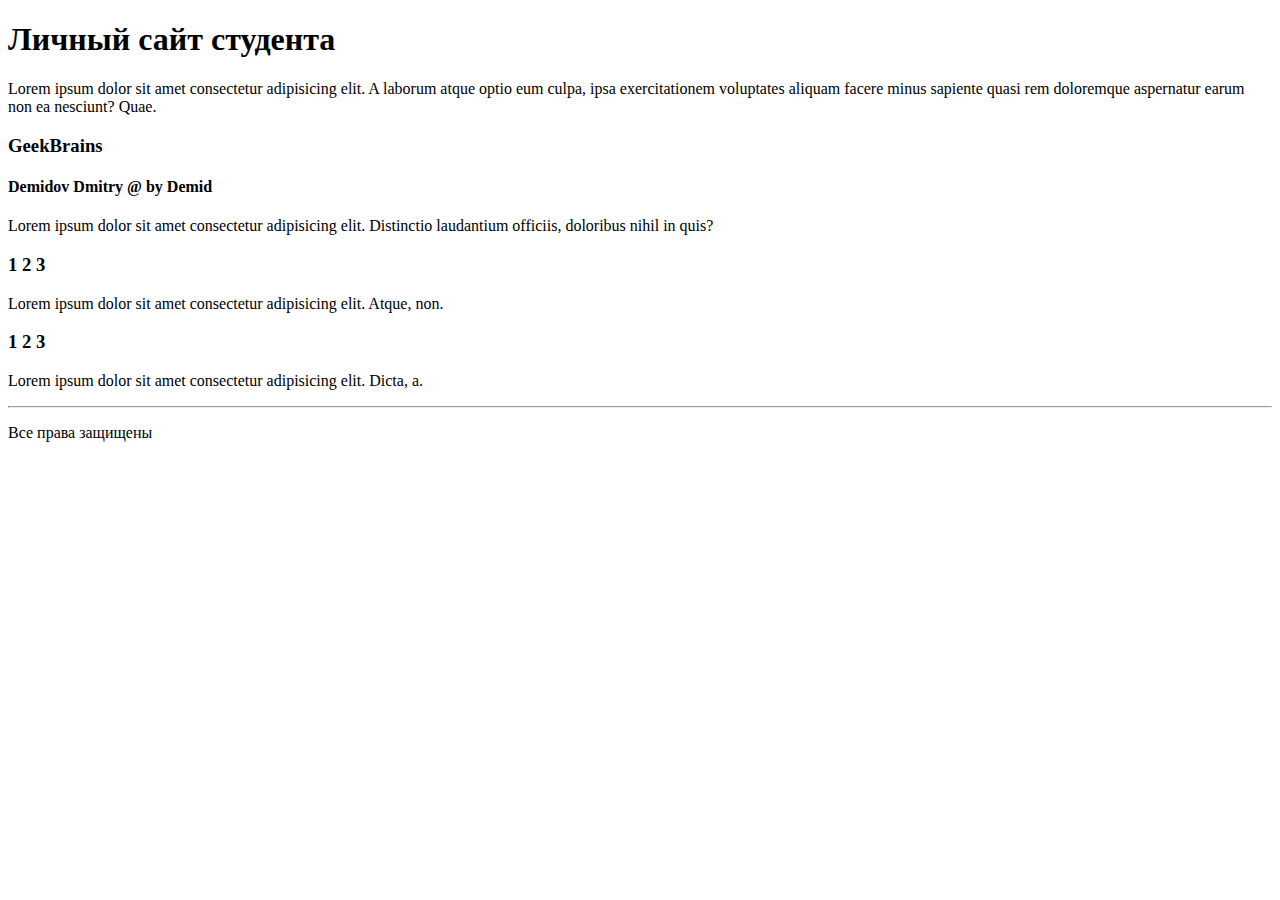
==== index.html @ c7b9f181 "lesson1" ====
<!DOCTYPE html>
<html lang="en">

<head>
    <meta charset="UTF-8">
    <meta http-equiv="X-UA-Compatible" content="IE=edge">
    <meta name="viewport" content="width=device-width, initial-scale=1.0">
    <title>Document</title>
</head>

<body>
    <h1>Личный сайт студента</h1>
    <p>Lorem ipsum dolor sit amet consectetur adipisicing elit. A laborum atque optio eum culpa, ipsa exercitationem
        voluptates aliquam facere minus sapiente quasi rem doloremque aspernatur earum non ea nesciunt? Quae.</p>
    <h3>GeekBrains</h3>
    <h4>Demidov Dmitry @ by Demid</h4>
    <p>Lorem ipsum dolor sit amet consectetur adipisicing elit. Distinctio laudantium officiis, doloribus nihil in quis?
    </p>
    <h3>1 2 3</h3>
    <p>Lorem ipsum dolor sit amet consectetur adipisicing elit. Atque, non.</p>
    <h3>1 2 3</h3>
    <p>Lorem ipsum dolor sit amet consectetur adipisicing elit. Dicta, a.</p>
    <hr>
    <p>Все права защищены</p>
</body>

</html>
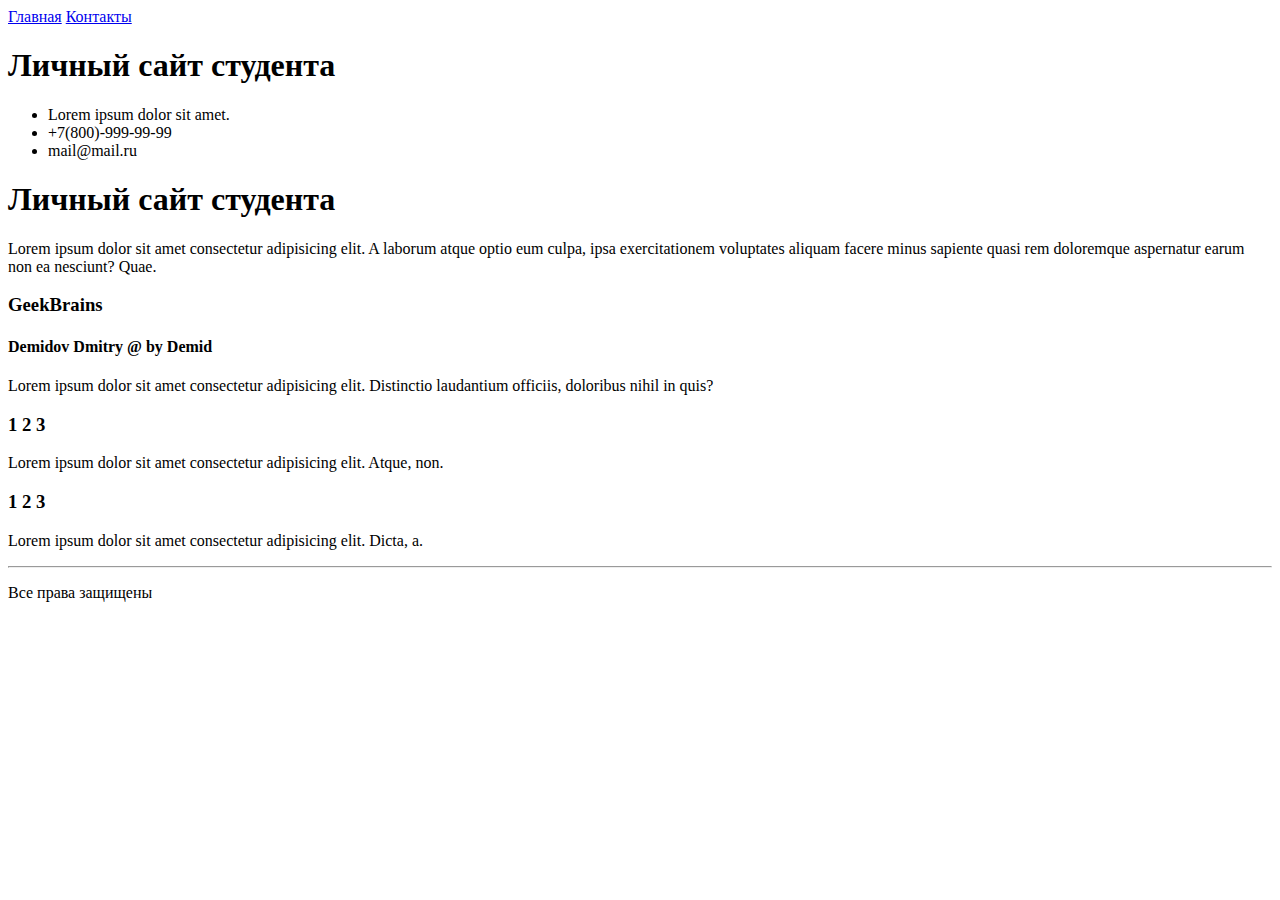
==== commit a8ab2ac8: "lesson2" ====
--- a/index.html
+++ b/index.html
@@ -9,6 +9,14 @@
 </head>
 
 <body>
+    <a href="index.html">Главная</a>
+    <a href="contact.html">Контакты</a>
+    <h1>Личный сайт студента</h1>
+    <ul>
+        <li>Lorem ipsum dolor sit amet.</li>
+        <li>+7(800)-999-99-99</li>
+        <li>mail@mail.ru</li>
+    </ul>
     <h1>Личный сайт студента</h1>
     <p>Lorem ipsum dolor sit amet consectetur adipisicing elit. A laborum atque optio eum culpa, ipsa exercitationem
         voluptates aliquam facere minus sapiente quasi rem doloremque aspernatur earum non ea nesciunt? Quae.</p>
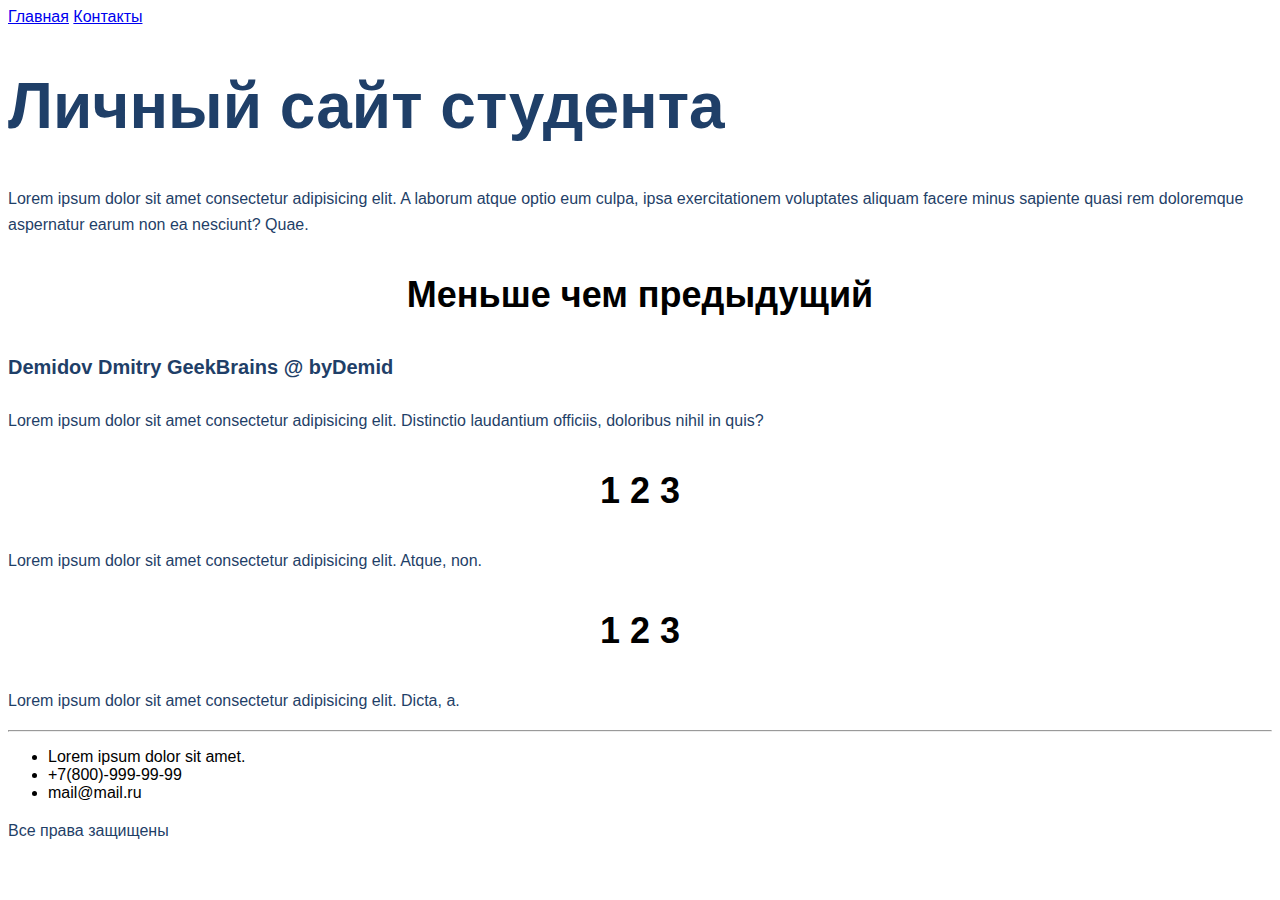
==== commit 327135b7: "lesson3" ====
--- a/index.html
+++ b/index.html
@@ -6,30 +6,33 @@
     <meta http-equiv="X-UA-Compatible" content="IE=edge">
     <meta name="viewport" content="width=device-width, initial-scale=1.0">
     <title>Document</title>
+    <link rel="stylesheet" href="style/style.css">
 </head>
 
 <body>
     <a href="index.html">Главная</a>
     <a href="contact.html">Контакты</a>
-    <h1>Личный сайт студента</h1>
+    <h1 class="heading1">Личный сайт студента</h1>
+    <p class="paragra">Lorem ipsum dolor sit amet consectetur adipisicing elit. A laborum atque optio eum culpa, ipsa
+        exercitationem
+        voluptates aliquam facere minus sapiente quasi rem doloremque aspernatur earum non ea nesciunt? Quae.</p>
+    <h3 class="heading3">Меньше чем предыдущий</h3>
+    <h4 class="heading4">Demidov Dmitry GeekBrains @ byDemid</h4>
+    <p class="paragra">Lorem ipsum dolor sit amet consectetur adipisicing elit. Distinctio laudantium officiis,
+        doloribus nihil in quis?
+    </p>
+    <h3 class="heading3">1 2 3</h3>
+    <p class="paragra">Lorem ipsum dolor sit amet consectetur adipisicing elit. Atque, non.</p>
+    <h3 class="heading3">1 2 3</h3>
+    <p class="paragra">Lorem ipsum dolor sit amet consectetur adipisicing elit. Dicta, a.</p>
+    <hr>
     <ul>
         <li>Lorem ipsum dolor sit amet.</li>
         <li>+7(800)-999-99-99</li>
         <li>mail@mail.ru</li>
+        <link rel="stylesheet" href="style/style.css">
     </ul>
-    <h1>Личный сайт студента</h1>
-    <p>Lorem ipsum dolor sit amet consectetur adipisicing elit. A laborum atque optio eum culpa, ipsa exercitationem
-        voluptates aliquam facere minus sapiente quasi rem doloremque aspernatur earum non ea nesciunt? Quae.</p>
-    <h3>GeekBrains</h3>
-    <h4>Demidov Dmitry @ by Demid</h4>
-    <p>Lorem ipsum dolor sit amet consectetur adipisicing elit. Distinctio laudantium officiis, doloribus nihil in quis?
-    </p>
-    <h3>1 2 3</h3>
-    <p>Lorem ipsum dolor sit amet consectetur adipisicing elit. Atque, non.</p>
-    <h3>1 2 3</h3>
-    <p>Lorem ipsum dolor sit amet consectetur adipisicing elit. Dicta, a.</p>
-    <hr>
-    <p>Все права защищены</p>
+    <p class="paragra">Все права защищены</p>
 </body>
 
 </html>--- a/style/style.css
+++ b/style/style.css
@@ -0,0 +1,51 @@
+
+* { 
+    font-family: sans-serif; 
+}
+
+.paragra {
+    font-size: 16px;
+    line-height: 26px;
+    color: #1F3F68;
+}
+
+.heading1 {
+    font-size: 64px;
+    color: #1F3F68;
+}
+
+.heading2 {
+    font-weight: 500;
+    font-size: 44px;
+    text-align: center;
+}
+
+.heading3 {
+    font-size: 36px;
+    text-align: center;
+}
+
+.heading4 {
+    font-size: 20px;
+    line-height: 30px;
+    color: #1F3F68;
+}
+
+.input_field {
+    border: 1px solid #356EAD;
+    box-sizing: border-box;
+    border-radius: 10px;
+    opacity: 0.4;
+}
+
+.button {
+    background: #5A98D0;
+    box-shadow: 5px 20px 50px rgba(16, 112, 177, 0.2);
+    border-radius: 10px;
+    font-weight: 500;
+    font-size: 16px;
+    line-height: 26px;
+    text-align: center;
+    color: #FFFFFF;
+    text-transform: uppercase;
+}--- a/style/style.css
+++ b/style/style.css
@@ -0,0 +1,51 @@
+
+* { 
+    font-family: sans-serif; 
+}
+
+.paragra {
+    font-size: 16px;
+    line-height: 26px;
+    color: #1F3F68;
+}
+
+.heading1 {
+    font-size: 64px;
+    color: #1F3F68;
+}
+
+.heading2 {
+    font-weight: 500;
+    font-size: 44px;
+    text-align: center;
+}
+
+.heading3 {
+    font-size: 36px;
+    text-align: center;
+}
+
+.heading4 {
+    font-size: 20px;
+    line-height: 30px;
+    color: #1F3F68;
+}
+
+.input_field {
+    border: 1px solid #356EAD;
+    box-sizing: border-box;
+    border-radius: 10px;
+    opacity: 0.4;
+}
+
+.button {
+    background: #5A98D0;
+    box-shadow: 5px 20px 50px rgba(16, 112, 177, 0.2);
+    border-radius: 10px;
+    font-weight: 500;
+    font-size: 16px;
+    line-height: 26px;
+    text-align: center;
+    color: #FFFFFF;
+    text-transform: uppercase;
+}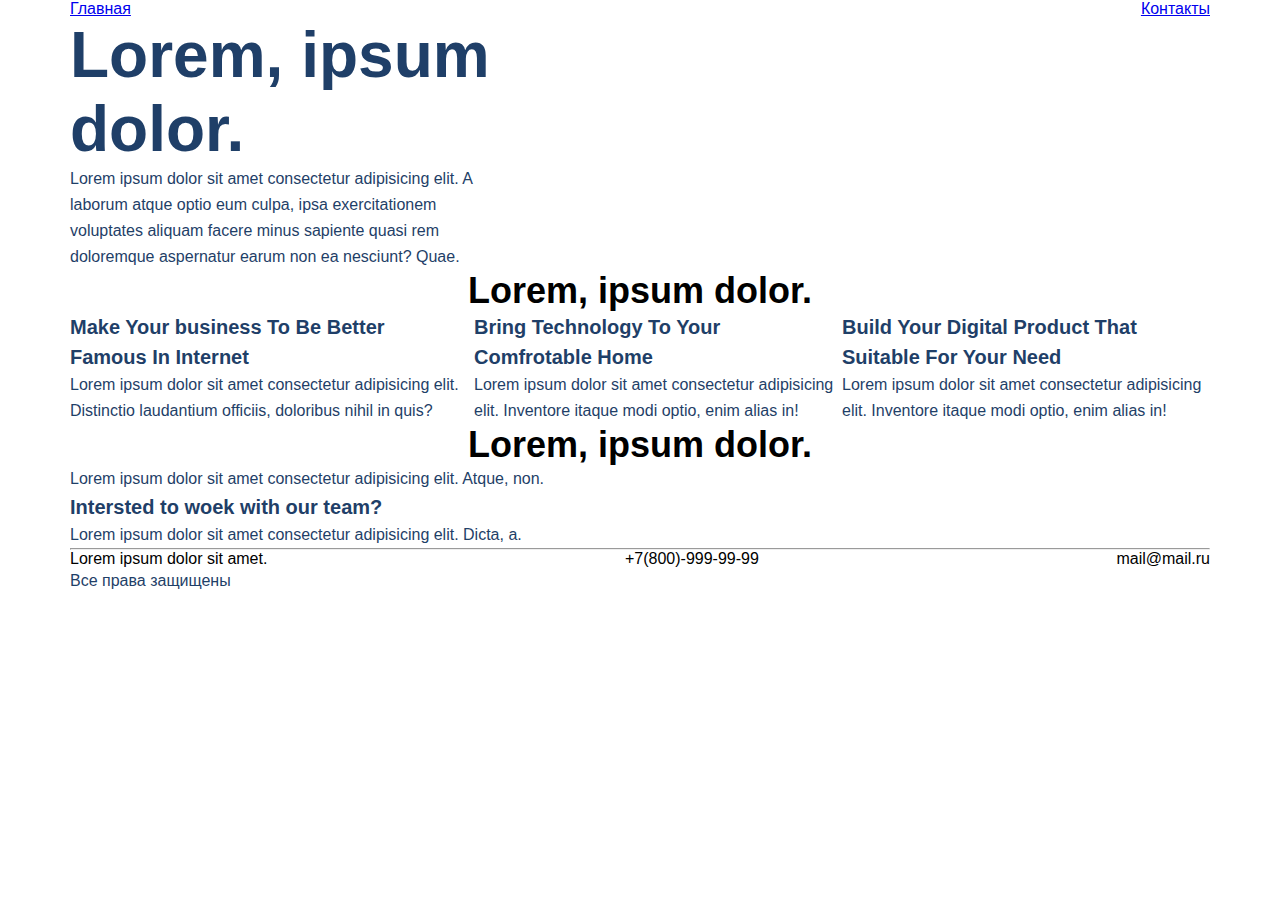
==== commit 1f486cef: "lesson5" ====
--- a/index.html
+++ b/index.html
@@ -10,29 +10,69 @@
 </head>
 
 <body>
-    <a href="index.html">Главная</a>
-    <a href="contact.html">Контакты</a>
-    <h1 class="heading1">Личный сайт студента</h1>
-    <p class="paragra">Lorem ipsum dolor sit amet consectetur adipisicing elit. A laborum atque optio eum culpa, ipsa
-        exercitationem
-        voluptates aliquam facere minus sapiente quasi rem doloremque aspernatur earum non ea nesciunt? Quae.</p>
-    <h3 class="heading3">Меньше чем предыдущий</h3>
-    <h4 class="heading4">Demidov Dmitry GeekBrains @ byDemid</h4>
-    <p class="paragra">Lorem ipsum dolor sit amet consectetur adipisicing elit. Distinctio laudantium officiis,
-        doloribus nihil in quis?
-    </p>
-    <h3 class="heading3">1 2 3</h3>
-    <p class="paragra">Lorem ipsum dolor sit amet consectetur adipisicing elit. Atque, non.</p>
-    <h3 class="heading3">1 2 3</h3>
-    <p class="paragra">Lorem ipsum dolor sit amet consectetur adipisicing elit. Dicta, a.</p>
-    <hr>
-    <ul>
-        <li>Lorem ipsum dolor sit amet.</li>
-        <li>+7(800)-999-99-99</li>
-        <li>mail@mail.ru</li>
-        <link rel="stylesheet" href="style/style.css">
-    </ul>
-    <p class="paragra">Все права защищены</p>
+    <div class="top_block">
+        <div class="container">
+            <ul class="menu">
+                <li><a href="index.html">Главная</a></li>
+                <li><a href="contact.html">Контакты</a></li>
+            </ul>
+            <div class="header_top_block">
+                <h1 class="heading1">Lorem, ipsum dolor.</h1>
+                <p class="paragra heading1_paragra">Lorem ipsum dolor sit amet consectetur adipisicing elit. A laborum
+                    atque optio eum culpa, ipsa exercitationem voluptates aliquam facere minus sapiente quasi rem
+                    doloremque aspernatur earum non ea nesciunt? Quae.</p>
+            </div>
+        </div>
+    </div>
+
+    <div class="what-we-do container">
+        <h3 class="heading3">Lorem, ipsum dolor.</h3>
+        <div class="cards">
+            <div class="card_1">
+                <h4 class="heading4 card_1_h4">Make Your business To Be Better Famous In Internet</h4>
+                <p class="paragra">Lorem ipsum dolor sit amet consectetur adipisicing elit. Distinctio laudantium
+                    officiis, doloribus nihil in quis?
+                </p>
+            </div>
+            <div class="card_2">
+                <h4 class="heading4">Bring Technology To Your Comfrotable Home</h4>
+                <p class="paragra">Lorem ipsum dolor sit amet consectetur adipisicing elit. Inventore itaque modi optio,
+                    enim alias in!</p>
+            </div>
+            <div class="card_3">
+                <h4 class="heading4">Build Your Digital Product That Suitable For Your Need</h4>
+                <p class="paragra">Lorem ipsum dolor sit amet consectetur adipisicing elit. Inventore itaque modi optio,
+                    enim alias in!</p>
+            </div>
+        </div>
+    </div>
+
+    <div class="header_content_2 container">
+        <h3 class="heading3">Lorem, ipsum dolor.</h3>
+        <p class="paragra">Lorem ipsum dolor sit amet consectetur adipisicing elit. Atque, non.</p>
+    </div>
+
+    <div class="bttm_block">
+        <div class="container">
+            <div class="top_bttm_block">
+                <div class="header_bttm_block">
+                    <h4 class="heading4 header_bttm_h4">Intersted to woek with our team?</h3>
+                        <p class="paragra">Lorem ipsum dolor sit amet consectetur adipisicing elit. Dicta, a.</p>
+                </div>
+            </div>
+            <hr>
+            <div class="footer">
+                <ul class="connection">
+                    <li>Lorem ipsum dolor sit amet.</li>
+                    <li>+7(800)-999-99-99</li>
+                    <li>mail@mail.ru</li>
+                </ul>
+                <div class="copyright">
+                    <p class="paragra">Все права защищены</p>
+                </div>
+            </div>
+        </div>
+    </div>
 </body>
 
 </html>--- a/style/style.css
+++ b/style/style.css
@@ -1,6 +1,19 @@
 
 * { 
-    font-family: sans-serif; 
+    font-family: sans-serif;
+    margin: 0;
+    padding: 0; 
+}
+
+.container {
+    width: 1140px;
+    margin: 0 auto;
+}
+
+.menu {
+    list-style-type: none;
+    display: flex;
+    justify-content: space-between;
 }
 
 .paragra {
@@ -10,8 +23,17 @@
 }
 
 .heading1 {
+    width: 510px;
     font-size: 64px;
     color: #1F3F68;
+}
+.heading1_paragra {
+    width: 425px;
+}
+
+.cards {
+    display: flex;
+    justify-content: space-between;
 }
 
 .heading2 {
@@ -31,6 +53,15 @@
     color: #1F3F68;
 }
 
+.card_1_h4 {
+    width: 359px;
+}
+.header_bttm_block {
+    width: 495px;
+}
+.header_bttm_h4 {
+    width: 340px;
+}
 .input_field {
     border: 1px solid #356EAD;
     box-sizing: border-box;
@@ -48,4 +79,15 @@
     text-align: center;
     color: #FFFFFF;
     text-transform: uppercase;
+}
+
+.connection {
+    display: flex;
+    justify-content: space-between;
+    list-style-type: none;
+}
+
+.content_contact {
+    display: flex;
+    justify-content: space-around;
 }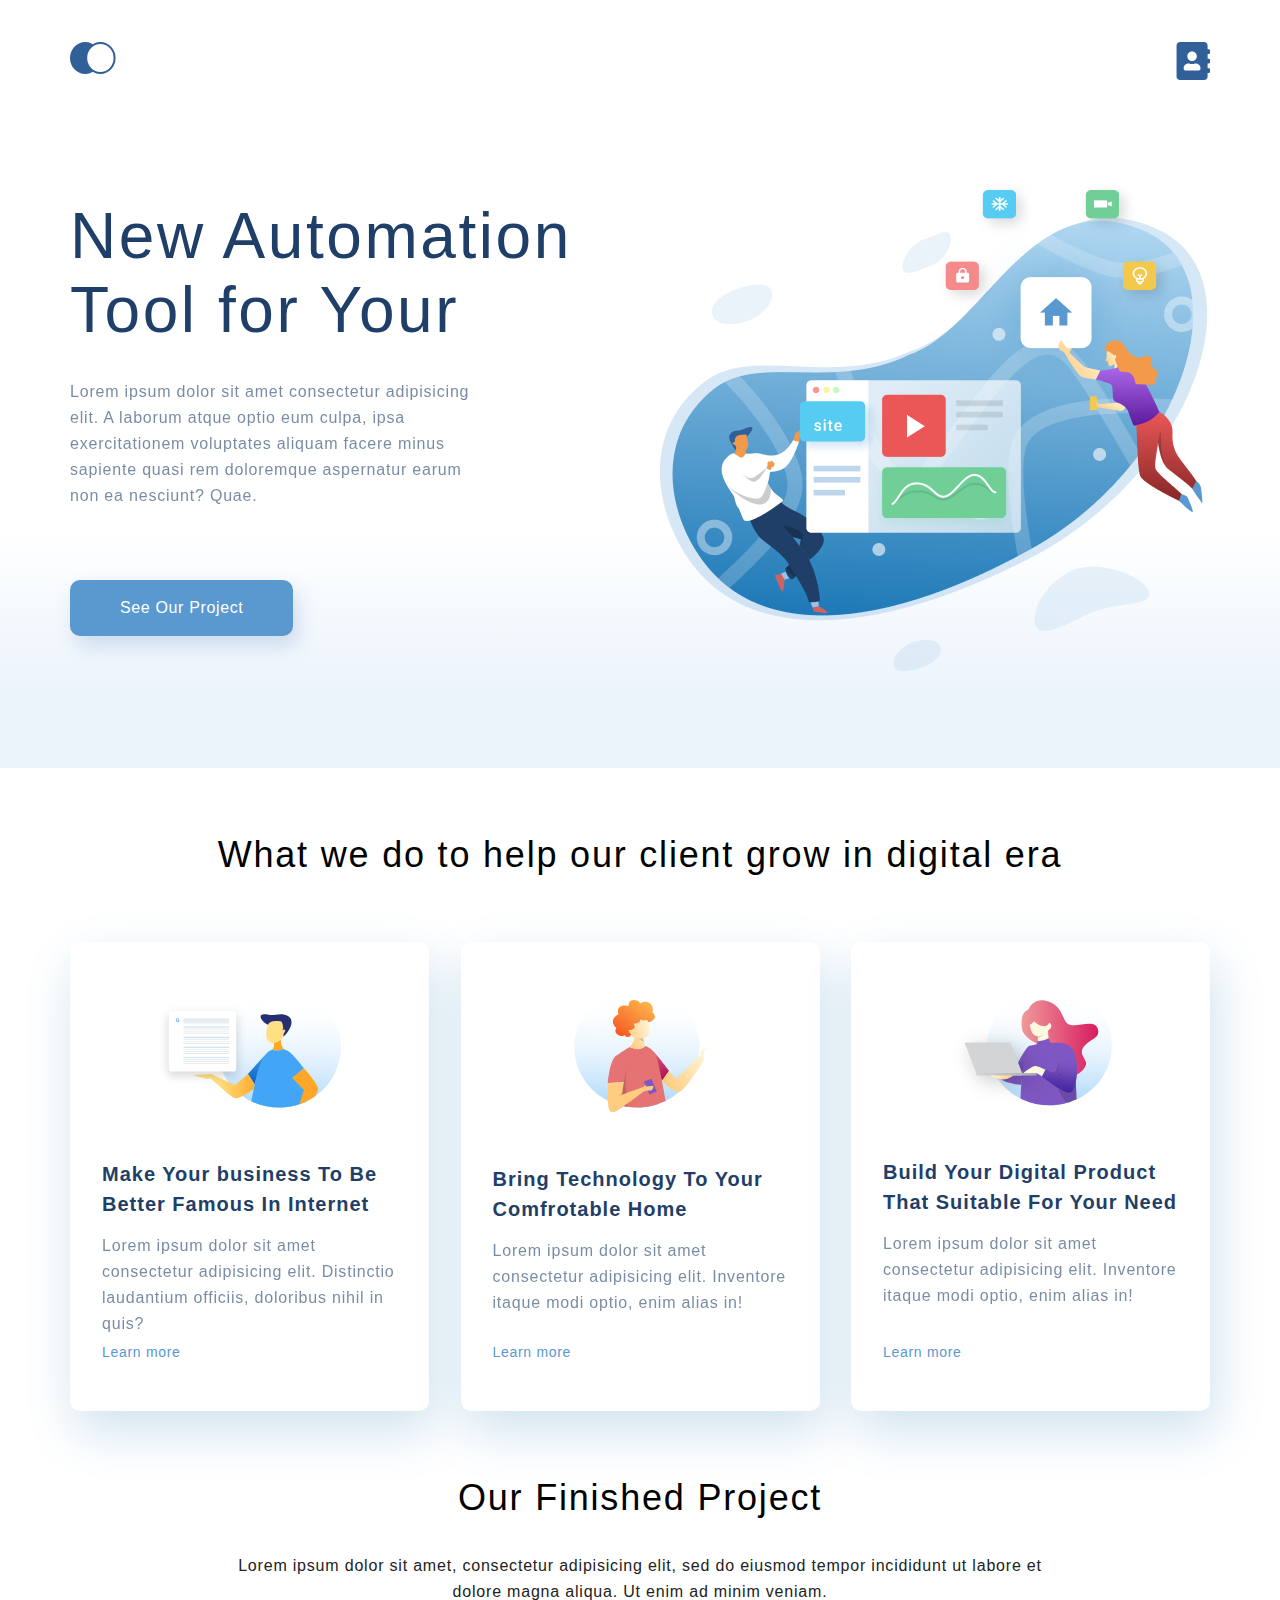
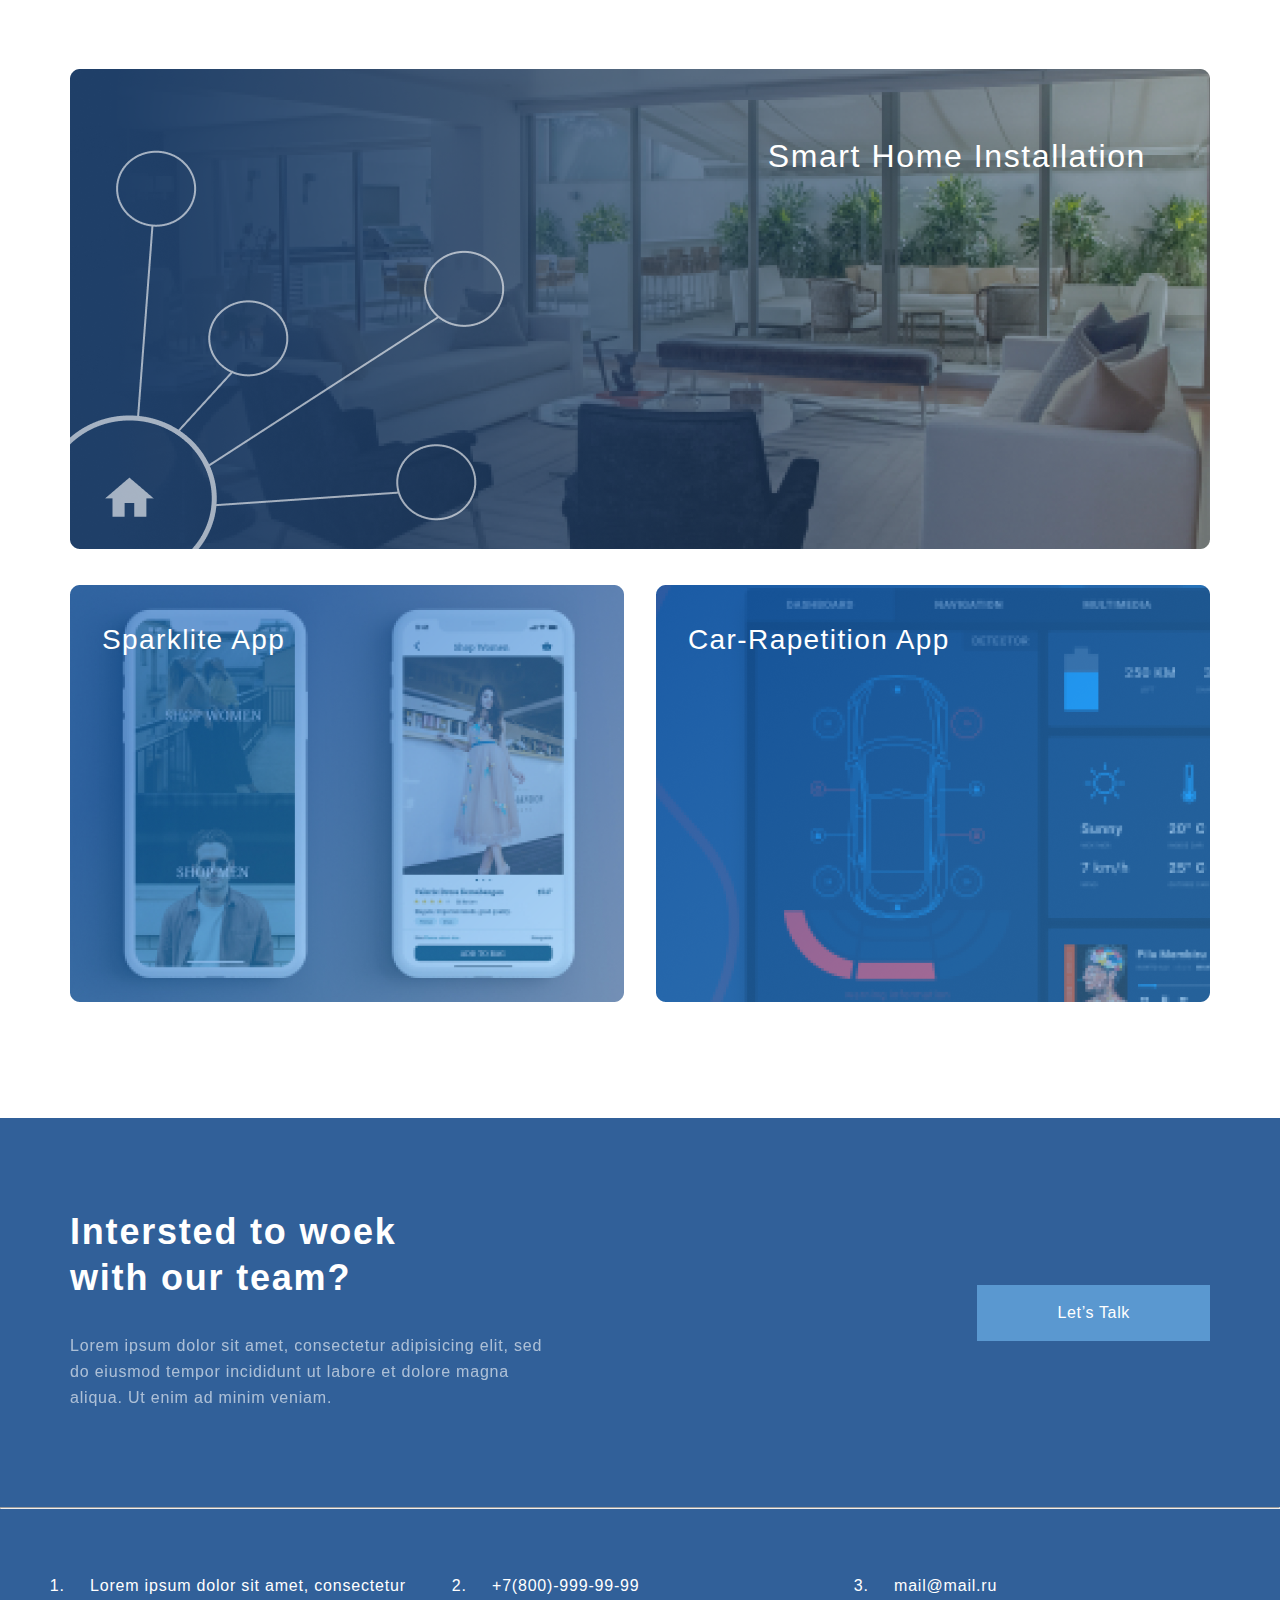
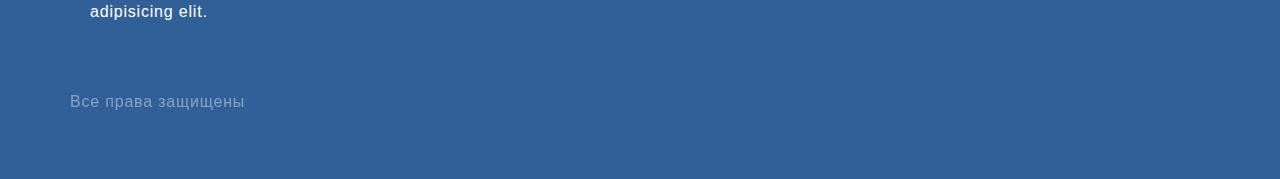
==== commit d4258c34: "lesson6" ====
--- a/index.html
+++ b/index.html
@@ -10,66 +10,87 @@
 </head>
 
 <body>
-    <div class="top_block">
-        <div class="container">
+    <div class="top__block">
+        <div class="container top__box">
             <ul class="menu">
-                <li><a href="index.html">Главная</a></li>
-                <li><a href="contact.html">Контакты</a></li>
+                <li><a href="index.html"><img src="img/home.svg" alt="home"></a></li>
+                <li><a href="contact.html"><img src="img/contact.svg" alt="contact"></a></li>
             </ul>
-            <div class="header_top_block">
-                <h1 class="heading1">Lorem, ipsum dolor.</h1>
-                <p class="paragra heading1_paragra">Lorem ipsum dolor sit amet consectetur adipisicing elit. A laborum
-                    atque optio eum culpa, ipsa exercitationem voluptates aliquam facere minus sapiente quasi rem
-                    doloremque aspernatur earum non ea nesciunt? Quae.</p>
+            <div class=" top__info">
+                <h1 class="top__heading">New Automation Tool for Your </h1>
+                <p class="text heading1_text">Lorem ipsum dolor sit amet consectetur adipisicing elit. A
+                    laborum atque optio eum culpa, ipsa exercitationem voluptates aliquam facere minus sapiente quasi
+                    rem doloremque aspernatur earum non ea nesciunt? Quae.</p>
+                <a href="#" class="top__button">See Our Project</a>
             </div>
         </div>
     </div>
 
     <div class="what-we-do container">
-        <h3 class="heading3">Lorem, ipsum dolor.</h3>
+        <h3 class="heading3">What we do to help our client grow in digital era</h3>
         <div class="cards">
-            <div class="card_1">
-                <h4 class="heading4 card_1_h4">Make Your business To Be Better Famous In Internet</h4>
-                <p class="paragra">Lorem ipsum dolor sit amet consectetur adipisicing elit. Distinctio laudantium
-                    officiis, doloribus nihil in quis?
-                </p>
+            <div class="card">
+                <img class="card__img" src="img/card_1.svg" alt="card_1">
+                <h4 class="heading4 ">Make Your business To Be Better Famous In Internet</h4>
+                <p class="text">Lorem ipsum dolor sit amet consectetur adipisicing elit. Distinctio laudantium
+                    officiis, doloribus nihil in quis?</p>
+                <a href="#" class="card__link">Learn more</a>
             </div>
-            <div class="card_2">
+            <div class="card">
+                <img class="card__img" src="img/card_2.svg" alt="card_2">
                 <h4 class="heading4">Bring Technology To Your Comfrotable Home</h4>
-                <p class="paragra">Lorem ipsum dolor sit amet consectetur adipisicing elit. Inventore itaque modi optio,
+                <p class="text">Lorem ipsum dolor sit amet consectetur adipisicing elit. Inventore itaque modi optio,
                     enim alias in!</p>
+                <a href="#" class="card__link">Learn more</a>
             </div>
-            <div class="card_3">
+            <div class="card">
+                <img class="card__img" src="img/card_3.svg" alt="card_3">
                 <h4 class="heading4">Build Your Digital Product That Suitable For Your Need</h4>
-                <p class="paragra">Lorem ipsum dolor sit amet consectetur adipisicing elit. Inventore itaque modi optio,
+                <p class="text">Lorem ipsum dolor sit amet consectetur adipisicing elit. Inventore itaque modi optio,
                     enim alias in!</p>
+                <a href="#" class="card__link">Learn more</a>
             </div>
         </div>
     </div>
 
-    <div class="header_content_2 container">
-        <h3 class="heading3">Lorem, ipsum dolor.</h3>
-        <p class="paragra">Lorem ipsum dolor sit amet consectetur adipisicing elit. Atque, non.</p>
+    <div class="project container">
+        <h3 class="heading3">Our Finished Project</h3>
+        <p class="text text_project">Lorem ipsum dolor sit amet, consectetur adipisicing elit, sed do eiusmod tempor
+            incididunt ut labore et dolore magna aliqua. Ut enim ad minim veniam.</p>
+        <div class="project__item">
+            <img class="project__img" src="img/Mask_Group-1.png" alt="photo">
+            <p class="project__text">Smart Home Installation</p>
+        </div>
+        <div class="project__parent">
+            <div class="project__item project__item_margin">
+                <img class="project__img" src="img/Mask_Group-2.png" alt="photo_2">
+                <p class="project__text_parent">Sparklite App</p>
+            </div>
+            <div class="project__item">
+                <img class="project__img" src="img/Mask_Group-3.png" alt="photo_3">
+                <p class="project__text_parent">Car-Rapetition App</p>
+            </div>
+        </div>
     </div>
 
-    <div class="bttm_block">
-        <div class="container">
-            <div class="top_bttm_block">
-                <div class="header_bttm_block">
-                    <h4 class="heading4 header_bttm_h4">Intersted to woek with our team?</h3>
-                        <p class="paragra">Lorem ipsum dolor sit amet consectetur adipisicing elit. Dicta, a.</p>
-                </div>
+    <div class="bttm__block">
+        <div class="top_bttm_block container">
+            <div class="header_bttm_block">
+                <h3 class="header_bttm_h4">Intersted to woek with our team?</h3>
+                <p class="text text__bttm">Lorem ipsum dolor sit amet, consectetur adipisicing elit, sed do
+                    eiusmod tempor incididunt ut labore et dolore magna aliqua. Ut enim ad minim veniam.</p>
             </div>
-            <hr>
-            <div class="footer">
-                <ul class="connection">
-                    <li>Lorem ipsum dolor sit amet.</li>
-                    <li>+7(800)-999-99-99</li>
-                    <li>mail@mail.ru</li>
-                </ul>
-                <div class="copyright">
-                    <p class="paragra">Все права защищены</p>
-                </div>
+            <a href="#" class="bttm__button">Let’s Talk</a>
+        </div>
+        <hr>
+        <div class="footer container">
+            <ol class="text connection">
+                <li class="connect"> Lorem ipsum dolor sit amet, consectetur adipisicing elit.</li>
+                <li class="connect"> +7(800)-999-99-99</li>
+                <li class="connect"> mail@mail.ru</li>
+            </ol>
+            <div class="copyright">
+                <p class="text text__copyright">Все права защищены</p>
             </div>
         </div>
     </div>
--- a/style/style.css
+++ b/style/style.css
@@ -1,4 +1,3 @@
-
 * { 
     font-family: sans-serif;
     margin: 0;
@@ -10,30 +9,101 @@
     margin: 0 auto;
 }
 
+.top__block {
+    height:768px;
+    background: linear-gradient(0deg, #EBF3FB 8.84%, rgba(152, 195, 232, 0) 31.12%);
+}
+
+
 .menu {
     list-style-type: none;
     display: flex;
     justify-content: space-between;
-}
-
-.paragra {
+    padding-top: 42px;
+}
+
+.top__box {
+    display: flex;
+    flex-direction: column;
+    height: 100%;
+}
+
+.top__info {
+    padding-top: 115px;
+    flex-grow: 1;
+    background-image: url(../img/top_bec.png);
+    background-repeat: no-repeat;
+    background-position: right center;
+
+}
+
+.top__heading {
+    width: 510px;
+    font-size: 64px;
+    color: #1F3F68;
+    font-weight: 300;
+    line-height: 74px;
+    letter-spacing: 0.04em;
+    margin-bottom: 32px;
+}
+
+.text {
     font-size: 16px;
     line-height: 26px;
     color: #1F3F68;
-}
-
-.heading1 {
-    width: 510px;
-    font-size: 64px;
-    color: #1F3F68;
-}
-.heading1_paragra {
+    letter-spacing: 0.05em;
+    opacity: 0.6;
+}
+
+
+.text_project {
+    width: 75%;
+    margin: 32px auto 64px;
+    color: #222222;
+    opacity: 1;
+    text-align: center;
+
+}
+
+.top__button {
+    font-size: 16px;
+    line-height: 26px;
+    text-align: center;
+    letter-spacing: 0.04em;
+    color: #FFFFFF;
+    background: #5A98D0;
+    box-shadow: 5px 10px 20px rgba(53, 110, 173, 0.2);
+    border-radius: 10px;
+    padding: 15px 50px;
+    text-decoration: none;
+    display: inline-block;
+    margin-top: 71px;
+}
+
+.heading1_text {
     width: 425px;
 }
 
 .cards {
     display: flex;
     justify-content: space-between;
+    padding-top: 64px;
+    padding-bottom: 64px;
+}
+.card {
+    width: 359px;
+    padding: 44px 32px;
+    box-sizing: border-box;
+    background: #FFFFFF;
+    box-shadow: 5px 20px 50px rgba(16, 112, 177, 0.2);
+    border-radius: 10px;
+    display: flex;
+    flex-direction: column;
+}
+
+.card__img {
+    align-self: center;
+    margin-bottom: 51px;
 }
 
 .heading2 {
@@ -42,26 +112,126 @@
     text-align: center;
 }
 
+.what-we-do {
+    padding-top: 64px;
+}
+
+
 .heading3 {
     font-size: 36px;
     text-align: center;
+    font-weight: 300;
+    line-height: 46px;
+    letter-spacing: 0.05em;
 }
 
 .heading4 {
     font-size: 20px;
     line-height: 30px;
     color: #1F3F68;
-}
-
-.card_1_h4 {
-    width: 359px;
-}
+    letter-spacing: 0.05em;
+    margin-bottom: 14px;
+}
+
+.card__link {
+    font-size: 14px;
+    line-height: 30px;
+    letter-spacing: 0.05em;
+    color: #5A98D0;
+    text-decoration: none;
+    margin-top: auto;
+}
+
+
+.project__img {
+    width: 100%;
+}
+
+.project__parent {
+    display: flex;
+    justify-content: space-between;
+    margin-top: 32px;
+
+}
+
+.project__item {
+    position: relative;
+    flex-grow: 1;
+}
+
+.project__item_margin {
+    margin-right: 32px;
+}
+
+.project__text {
+    font-size: 32px;
+    line-height: 46px;
+    text-align: right;
+    letter-spacing: 0.05em;
+    color: #FFFFFF;
+    position: absolute;
+    top: 64px;
+    right: 64px;
+}
+
+.project__text_parent {
+    font-size: 28px;
+    line-height: 46px;
+    letter-spacing: 0.05em;
+    color: #FFFFFF;
+    position: absolute;
+    top: 32px;
+    left: 32px;
+}
+
+.bttm__block {
+    margin-top: 112px;
+    background: #316099;
+}
+
+.footer_top__parent {
+    display: flex;
+    justify-content: space-between;
+    align-items: center;
+}
+
+.top_bttm_block {
+    display: flex;
+    justify-content: space-between;
+    align-items: center;
+}
+
 .header_bttm_block {
     width: 495px;
+    margin-top: 91px;
+    margin-bottom: 96px;
+
 }
 .header_bttm_h4 {
     width: 340px;
-}
+    font-size: 36px;
+    line-height: 46px;
+    color: #FFFFFF;
+    letter-spacing: 0.05em;
+    margin-bottom: 32px;
+}
+
+.text__bttm {
+    color: #FFFFFF;
+}
+
+.bttm__button {
+    font-size: 16px;
+    line-height: 26px;
+    text-align: center;
+    letter-spacing: 0.04em;
+    color: #FFFFFF;
+    background: #5A98D0;
+    display: inline-block;
+    padding: 15px 80px;
+    text-decoration: none;
+}
+
 .input_field {
     border: 1px solid #356EAD;
     box-sizing: border-box;
@@ -84,7 +254,48 @@
 .connection {
     display: flex;
     justify-content: space-between;
-    list-style-type: none;
+    color: #FFFFFF;
+    opacity: 1;
+    margin-top: 64px;
+}
+ .connect {
+    width: 316px;
+    padding-left: 20px;
+ }
+
+.copyright {
+    padding-top: 64px;
+    padding-bottom: 64px;
+}
+
+.text__copyright {
+    color: #FFFFFF;
+    opacity: 0.4;
+}
+
+.header__top_block_contact {
+    background-image: url(../img/fon_contact.png);
+    background-size: 100%;
+    height: 250px;
+    margin-top: 55px;
+}
+
+.heading__top_contact {
+    line-height: 74px;
+    text-align: center;
+    letter-spacing: 0.04em;
+    color: #FFFFFF;
+    padding-top: 51px;
+}
+
+.text__top_contsct{
+    width: 75%;
+
+    font-size: 20px;
+    line-height: 30px;
+    text-align: center;
+    letter-spacing: 0.04em;
+    color: rgba(255, 255, 255, 0.6);
 }
 
 .content_contact {
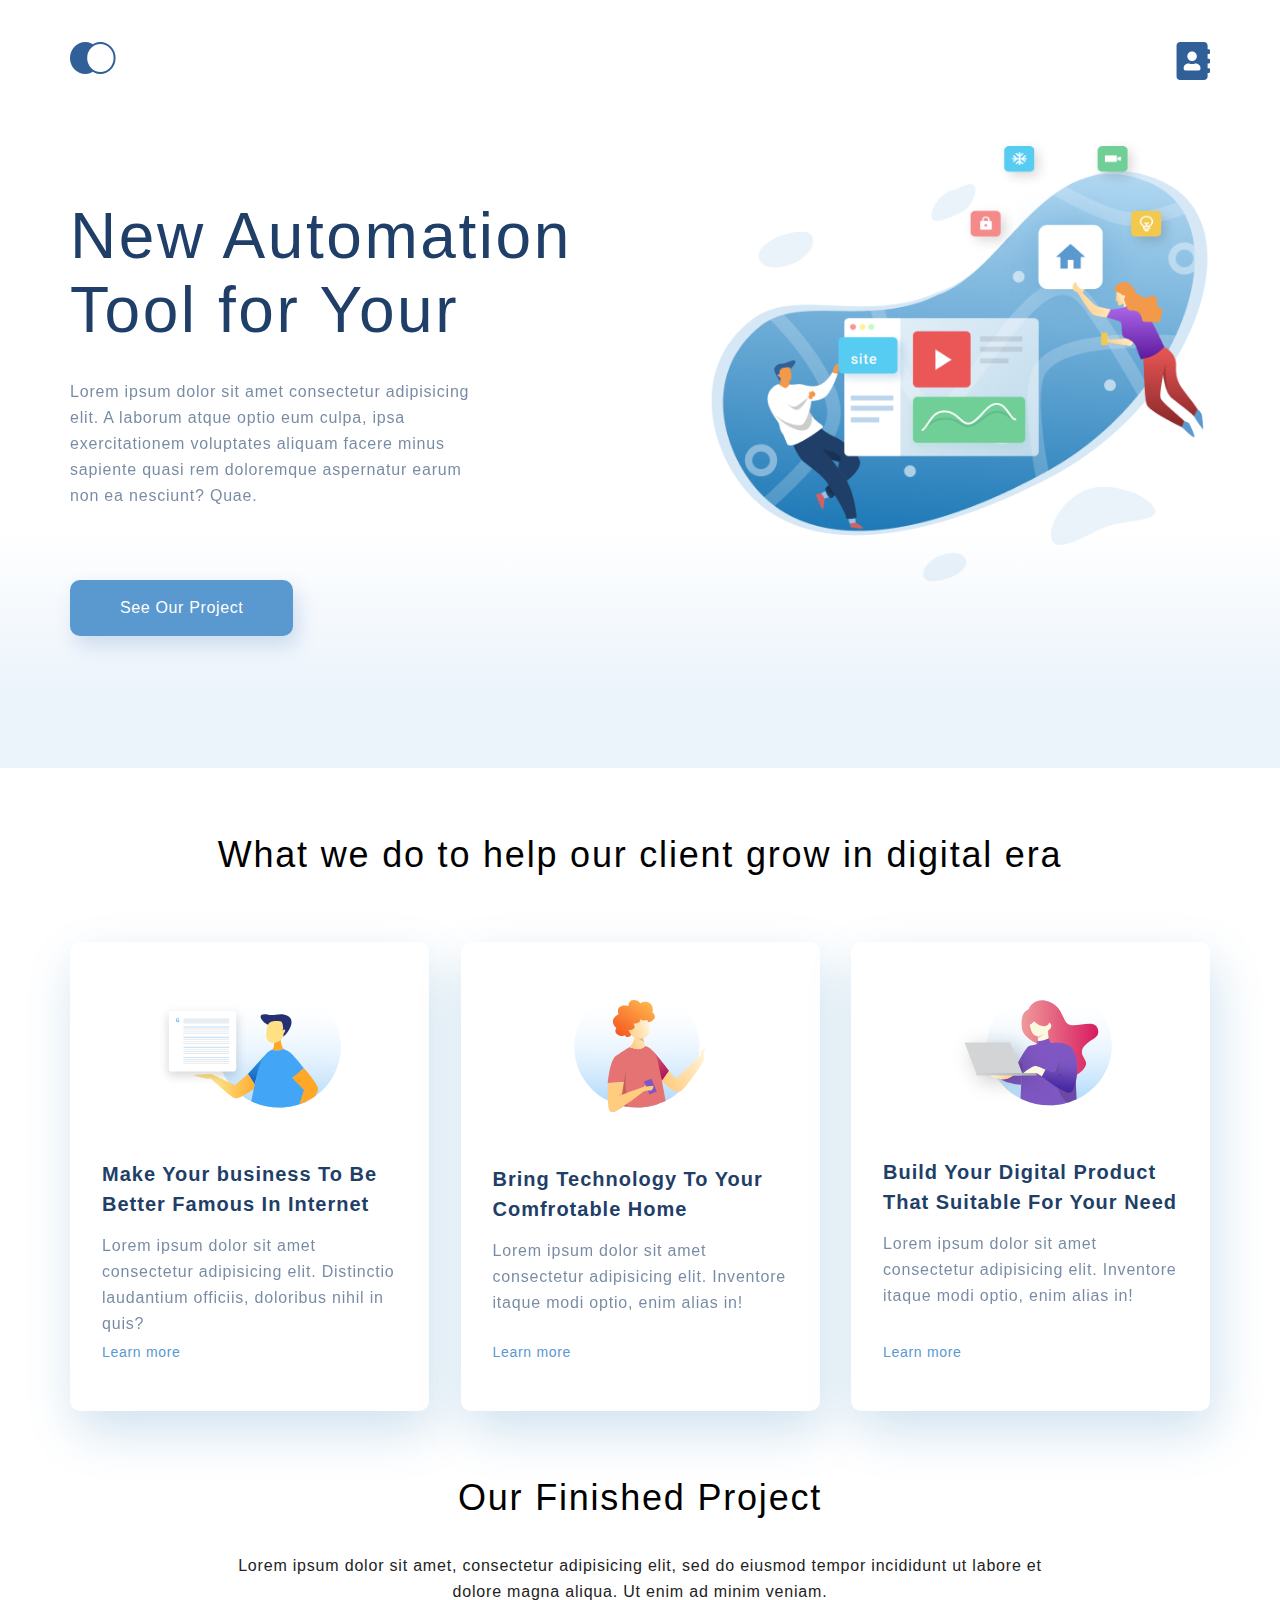
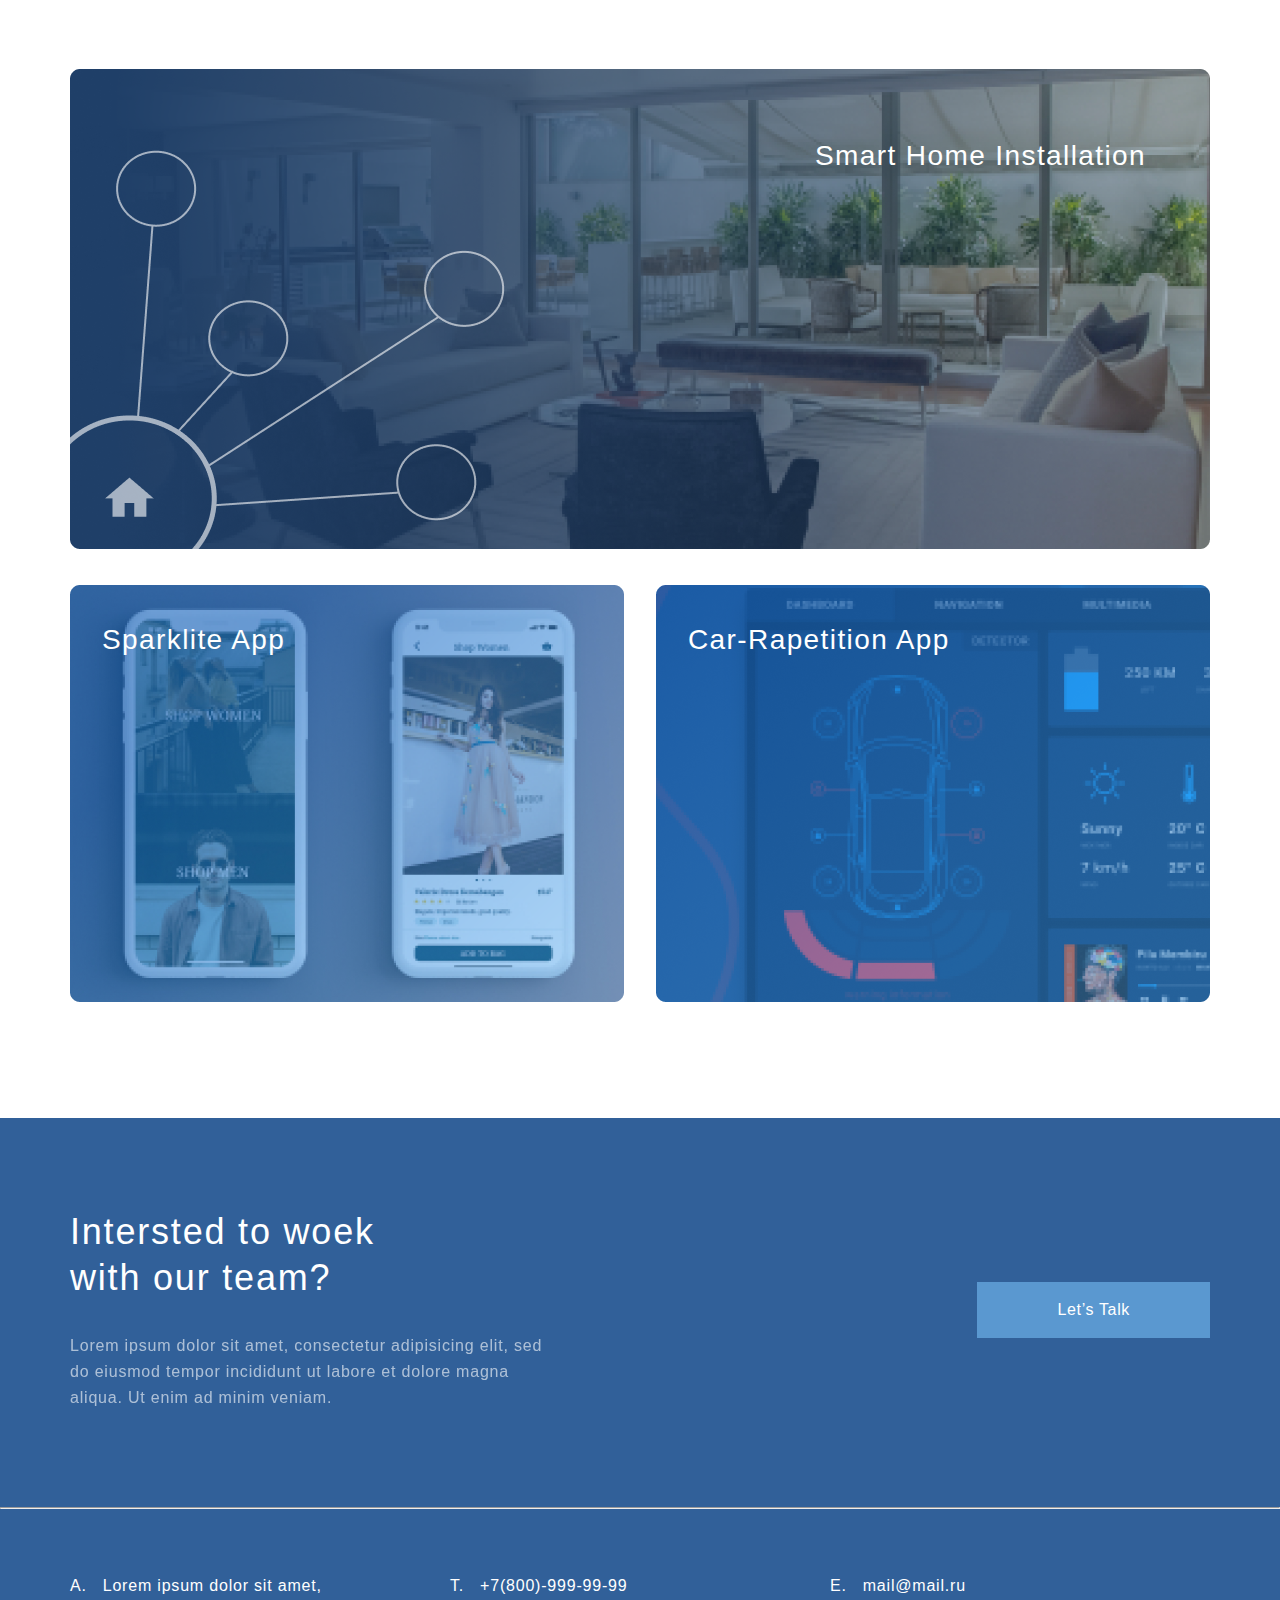
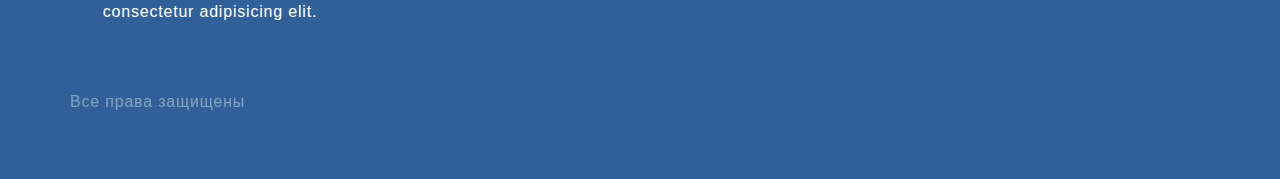
==== commit 7ce2b559: "lesson7" ====
--- a/index.html
+++ b/index.html
@@ -64,33 +64,37 @@
         <div class="project__parent">
             <div class="project__item project__item_margin">
                 <img class="project__img" src="img/Mask_Group-2.png" alt="photo_2">
-                <p class="project__text_parent">Sparklite App</p>
+                <p class="project__text project__text_parent">Sparklite App</p>
             </div>
             <div class="project__item">
                 <img class="project__img" src="img/Mask_Group-3.png" alt="photo_3">
-                <p class="project__text_parent">Car-Rapetition App</p>
+                <p class="project__text project__text_parent">Car-Rapetition App</p>
             </div>
         </div>
     </div>
 
     <div class="bttm__block">
-        <div class="top_bttm_block container">
-            <div class="header_bttm_block">
-                <h3 class="header_bttm_h4">Intersted to woek with our team?</h3>
-                <p class="text text__bttm">Lorem ipsum dolor sit amet, consectetur adipisicing elit, sed do
-                    eiusmod tempor incididunt ut labore et dolore magna aliqua. Ut enim ad minim veniam.</p>
+        <div class="container">
+            <div class="top_bttm_block">
+                <div class="header_bttm_block">
+                    <h3 class="heading3 header_bttm_h3">Intersted to woek with our team?</h3>
+                    <p class="text text__bttm">Lorem ipsum dolor sit amet, consectetur adipisicing elit, sed do
+                        eiusmod tempor incididunt ut labore et dolore magna aliqua. Ut enim ad minim veniam.</p>
+                </div>
+                <a href="#" class="bttm__button">Let’s Talk</a>
             </div>
-            <a href="#" class="bttm__button">Let’s Talk</a>
         </div>
         <hr>
-        <div class="footer container">
-            <ol class="text connection">
-                <li class="connect"> Lorem ipsum dolor sit amet, consectetur adipisicing elit.</li>
-                <li class="connect"> +7(800)-999-99-99</li>
-                <li class="connect"> mail@mail.ru</li>
-            </ol>
-            <div class="copyright">
-                <p class="text text__copyright">Все права защищены</p>
+        <div class="container">
+            <div class="footer">
+                <ul class="connection">
+                    <li class="connect"> Lorem ipsum dolor sit amet, consectetur adipisicing elit.</li>
+                    <li class="connect"> +7(800)-999-99-99</li>
+                    <li class="connect"> mail@mail.ru</li>
+                </ul>
+                <div class="copyright">
+                    <p class="text text__copyright">Все права защищены</p>
+                </div>
             </div>
         </div>
     </div>
--- a/style/style.css
+++ b/style/style.css
@@ -1,19 +1,27 @@
+
 * { 
     font-family: sans-serif;
     margin: 0;
     padding: 0; 
 }
+.wrapper {
+    min-height: 100vh;
+    display: flex;
+    flex-direction: column;    
+}
+.top {
+    flex-grow: 1;  
+}
 
 .container {
-    width: 1140px;
+    max-width: 1140px;
     margin: 0 auto;
 }
 
 .top__block {
-    height:768px;
+    min-height: 768px;
     background: linear-gradient(0deg, #EBF3FB 8.84%, rgba(152, 195, 232, 0) 31.12%);
 }
-
 
 .menu {
     list-style-type: none;
@@ -34,6 +42,7 @@
     background-image: url(../img/top_bec.png);
     background-repeat: no-repeat;
     background-position: right center;
+    background-size: 44%;
 
 }
 
@@ -133,6 +142,11 @@
     margin-bottom: 14px;
 }
 
+.heading4_contact {
+    margin-bottom: 0;
+    padding-top: 40px;
+}
+
 .card__link {
     font-size: 14px;
     line-height: 30px;
@@ -164,7 +178,7 @@
 }
 
 .project__text {
-    font-size: 32px;
+    font-size: 28px;
     line-height: 46px;
     text-align: right;
     letter-spacing: 0.05em;
@@ -172,22 +186,23 @@
     position: absolute;
     top: 64px;
     right: 64px;
+    font-weight: 300;
 }
 
 .project__text_parent {
-    font-size: 28px;
-    line-height: 46px;
-    letter-spacing: 0.05em;
-    color: #FFFFFF;
-    position: absolute;
     top: 32px;
     left: 32px;
+    text-align: left;
+    right: auto;
 }
 
 .bttm__block {
     margin-top: 112px;
     background: #316099;
-}
+    padding-bottom: 64px;
+    padding-top: 91px;
+}
+
 
 .footer_top__parent {
     display: flex;
@@ -199,20 +214,17 @@
     display: flex;
     justify-content: space-between;
     align-items: center;
+    padding-bottom: 96px;
 }
 
 .header_bttm_block {
     width: 495px;
-    margin-top: 91px;
-    margin-bottom: 96px;
-
-}
-.header_bttm_h4 {
+}
+
+.header_bttm_h3 {
     width: 340px;
-    font-size: 36px;
-    line-height: 46px;
-    color: #FFFFFF;
-    letter-spacing: 0.05em;
+    text-align: left;
+    color: #FFFFFF;
     margin-bottom: 32px;
 }
 
@@ -227,17 +239,37 @@
     letter-spacing: 0.04em;
     color: #FFFFFF;
     background: #5A98D0;
-    display: inline-block;
     padding: 15px 80px;
     text-decoration: none;
 }
 
 .input_field {
+    width: 428px;
+    height: 72px;
+    opacity: 0.4;
     border: 1px solid #356EAD;
     box-sizing: border-box;
     border-radius: 10px;
+}
+form input {
+    text-align: center;
+}
+.message textarea {
+    width: 428px;
+    height: 144px;
     opacity: 0.4;
-}
+    border: 1px solid #356EAD;
+    box-sizing: border-box;
+    border-radius: 10px;
+}
+.block {
+    margin-top: 48px;
+
+    font-size: 16px;
+    line-height: 30px;
+    letter-spacing: 0.04em;
+    color: #1F3F68;
+    opacity: 0.8;}
 
 .button {
     background: #5A98D0;
@@ -249,23 +281,89 @@
     text-align: center;
     color: #FFFFFF;
     text-transform: uppercase;
-}
+    letter-spacing: 0.04em;
+    padding: 23px 183px;
+    border: none;
+}
+
 
 .connection {
     display: flex;
     justify-content: space-between;
-    color: #FFFFFF;
-    opacity: 1;
     margin-top: 64px;
 }
+.contact {
+    padding-top: 57px;
+    padding-bottom: 54px;
+}
  .connect {
-    width: 316px;
-    padding-left: 20px;
+     font-size: 16px;
+     line-height: 26px;
+     letter-spacing: 0.05em;
+     color: #FFFFFF;
+     flex-grow: 1;
+     flex-basis: 33.3333%;
+     list-style-type: none;
+     display: flex;
+     margin-right: 32px;
+ }
+
+
+ .img_phone {
+    padding-top: 16px;
+
+}
+
+.metka {
+    font-size: 16px;
+    line-height: 26px;
+    letter-spacing: 0.05em;
+    color: #1F3F68;
+}
+.img_phone {
+    list-style-image: url(../img/phone.svg);
+    padding-left: 16px;
+}
+ .internet {
+     list-style-image: url(../img/internet.svg);
+     text-decoration: none;
+
+ }
+ .mail {
+    list-style-image: url(../img/mail.svg);
+    text-decoration: none;
+    
+ 
+}
+.padding16 {
+    padding-top: 16px;
+}
+.paddingleft16 {
+    padding-left: 16px;
+}
+
+
+
+ .connect:first-child::before {
+    content: 'A.';;
+    display: block;
+    margin-right: 16px;
+ }
+
+ .connect::before {
+    content: 'T.';
+    display: block;
+    margin-right: 16px;
+ }
+
+ .connect:last-child::before {
+    content: 'E.';
+    display: block;
+    margin-right: 16px;
  }
 
 .copyright {
     padding-top: 64px;
-    padding-bottom: 64px;
 }
 
 .text__copyright {
@@ -275,8 +373,9 @@
 
 .header__top_block_contact {
     background-image: url(../img/fon_contact.png);
-    background-size: 100%;
-    height: 250px;
+    background-size: cover;
+    background-repeat: no-repeat;
+    min-height: 250px;
     margin-top: 55px;
 }
 
@@ -286,19 +385,208 @@
     letter-spacing: 0.04em;
     color: #FFFFFF;
     padding-top: 51px;
-}
-
-.text__top_contsct{
-    width: 75%;
-
+
+
+}
+
+.text__top_contact{
     font-size: 20px;
     line-height: 30px;
     text-align: center;
     letter-spacing: 0.04em;
     color: rgba(255, 255, 255, 0.6);
+    padding: 0 193px;
 }
 
 .content_contact {
     display: flex;
     justify-content: space-around;
+    padding-left: 100px;
+    padding-right: 100px;
+
+}
+
+.feedback {
+    background: #FFFFFF;
+    box-shadow: 5px 10px 50px rgba(16, 112, 177, 0.2);
+    border-radius: 10px;
+    padding: 56px;
+}
+.wrapper_content_content {
+    padding-top: 57px;
+
+
+}
+.maps {
+    padding-top: 95px;
+    padding-left: 100px;
+    padding-right: 100px;
+}
+
+@media (max-width: 1024px) {
+    .container {
+        padding-left: 32px;
+        padding-right: 32px;
+
+    }
+    .top__info {
+        background-position: right 280px;
+    }
+    .cards {
+        flex-direction: column;
+        align-items: center;
+    }
+
+    .content_contact {
+        flex-direction: column;
+        
+    }
+    .contact {
+        padding: 64px 232px;  
+    }
+    
+    .card {
+        margin-bottom: 32px;
+        }
+    .bttm__block {
+        padding-top: 47px;
+    }
+
+    .top_bttm_block {
+        margin-left: 92px;
+        margin-right: 92px;
+        padding-bottom: 64px;
+    }
+    .header_bttm_block {
+        width: 336px;
+    }
+    .bttm__button {
+        padding: 10px 30px 10px;
+    }
+
+    .footer {
+        padding-left: 92px;
+        padding-right: 92px;
+    }
+    .connection {
+        flex-direction: column;
+    }
+    .connect {
+        margin-bottom: 25px;
+    }
+    .copyright {
+        padding-top: 29px;
+    }
+}
+@media (max-width: 667px) {
+    .top__block {
+        min-height: 376px;
+        padding-bottom: 41px;
+        box-sizing: border-box;
+    }
+    .menu {
+        padding-top: 24px;
+    }   
+    .top__info {
+        padding-top: 36px;
+        display: flex;
+        flex-direction: column;
+        align-items: center;
+        background-image: none;
+    }
+    .top__heading {
+        width: 100%;
+        font-size: 32px;
+        line-height: 37px;
+        margin-bottom: 12px;
+        text-align: center;
+    }
+    .heading1_text {
+        width: 100%;
+        text-align: center;
+    }
+    .top__button {
+        font-size: 12px;
+        line-height: 26px;
+        padding: 0 8px;
+    }
+    .heading3 {
+        font-size: 24px;
+        line-height: 28px;
+    }
+
+
+    .what-we-do {
+        padding-top: 48px;
+
+    }
+    .cards {
+        padding-top: 32px;
+    }
+    .card {
+        width: 100%;
+    }
+    .text_project {
+        width: 100%;
+    }
+    .project__text {
+        font-size: 16px;
+        line-height: 19px;
+        top: 16px;
+        right: 16px;
+    }
+    
+    .project__text_parent {
+        left: 16px;
+    }
+    .project__parent {
+        flex-direction: column;
+        margin-top: 16px;
+    }
+    .project__item_margin {
+        margin-right: 0;
+        margin-bottom: 16px;
+
+    }
+    .bttm__block{
+        margin-top: 64px;
+        padding-top: 18px;
+        padding-bottom: 32px;
+    }
+    .top_bttm_block {
+        flex-direction: column;
+        margin-left: 0;
+        margin-right: 0;
+        padding-bottom: 41px;
+
+    }
+    .header_bttm_block {
+        width: 343px;
+        margin-bottom: 40px;
+    }
+    .header_bttm_h3 {
+        text-align: center;
+    }
+    .text__bttm {
+        text-align: center;
+        padding-left: 0;
+        padding-right: 0
+    }
+    .footer {
+        padding-left: 16px;
+        padding-right: 16px;
+    }
+    .connection {
+        margin-top: 32px;
+    }
+    .connect {
+        margin-bottom: 18px;
+    }
+    .copyright {
+        padding-top: 19px;
+    }
+    .text__copyright {
+        text-align: center;
+    }
+    
 }